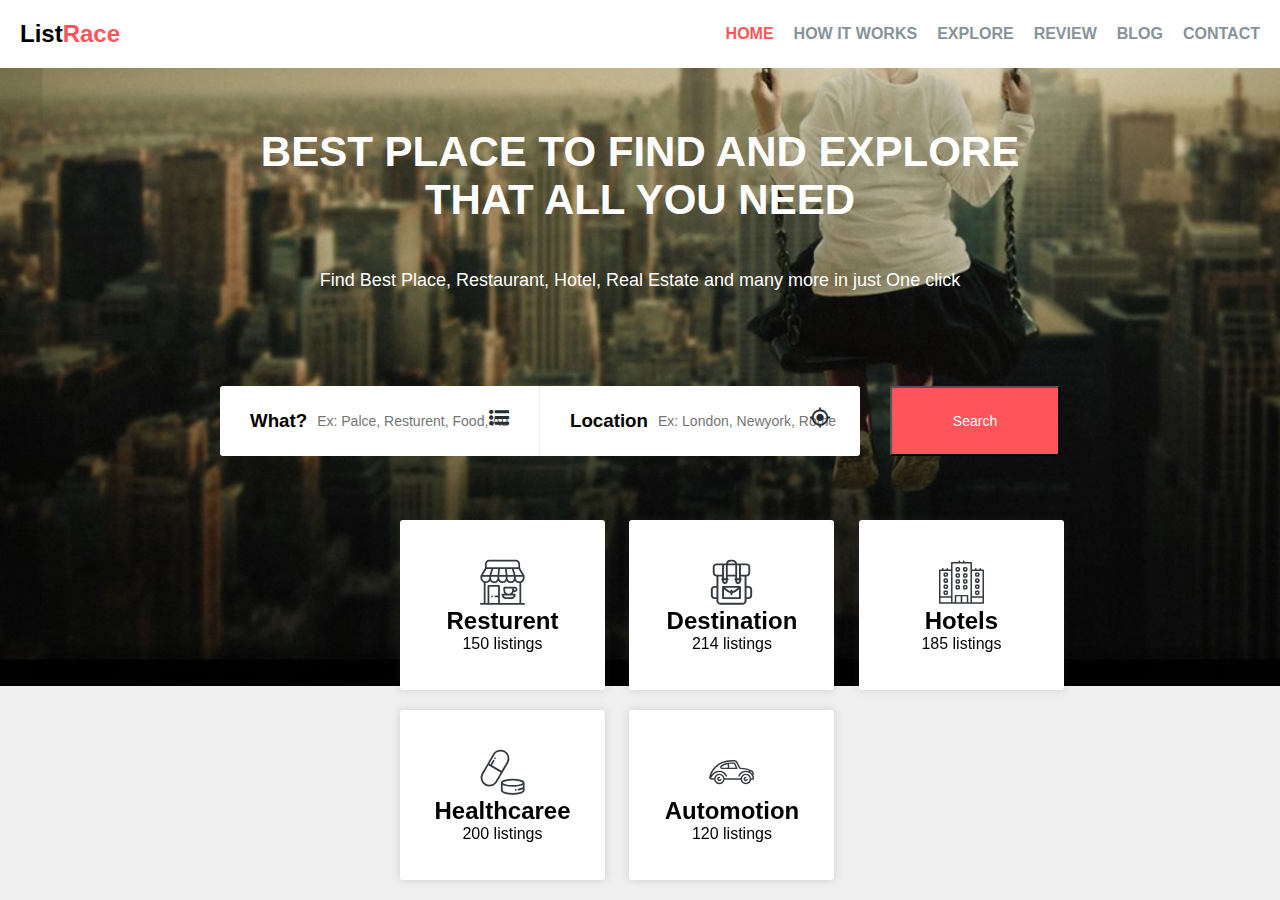
==== Assignment1/index.html @ 90376326 "Assignment 1" ====
<!DOCTYPE html>
<html lang="en">
<head>
    <meta charset="UTF-8">
    <meta name="viewport" content="width=device-width, initial-scale=1.0">
    <title>Explore Places</title>
   
 
   <link rel="stylesheet" href="fonts/flaticon.css">
		








    <link rel="stylesheet" href="styles.css">
</head>
<body>

    
    <header>
        <div class="container">
            <div class="logo">List<span>Race</span></div>
            <nav>
                <ul>
                    <li><a href="#" id="home">HOME</a></li>
                    <li><a href="#">HOW IT WORKS</a></li> 
                    <li><a href="#">EXPLORE</a></li>
                    <li><a href="#">REVIEW</a></li>
                    <li><a href="#">BLOG</a></li>
                    <li><a href="#">CONTACT</a></li>
                </ul>
            </nav>
        </div>
    </header>

  
    <section class="hero">
        <h1>BEST PLACE TO FIND AND EXPLORE <br>
            THAT ALL YOU NEED</h1> <br> <br>
        <p>Find Best Place, Restaurant, Hotel, Real Estate and many more in just One click</p>

        
    </section>



    <div class="welcome-hero-serch-box">
        <div class="welcome-hero-form">


            <div class="single-welcome-hero-form">
                <h3>What?</h3>
                
                    <input type="text" placeholder="Ex: palce, resturent, food, automobile" />
                
                <div class="welcome-hero-form-icon">
                    <i class="flaticon-list-with-dots"></i>
                </div>
            </div>


            <div class="single-welcome-hero-form">
                <h3>Location</h3>
                
                    <input type="text" placeholder="Ex: london, newyork, rome" />
                
                <div class="welcome-hero-form-icon">
                    <i class="flaticon-gps-fixed-indicator"></i>
                </div>
            </div>



        </div>



        <div class="welcome-hero-serch">
            <button class="welcome-hero-btn">
                 search  <i class="search"></i> 
            </button>
        </div>



    </div>


        <section id="list-topics" class="list-topics">
			<div class="container">
				<div class="list-topics-content">
					<ul>
						<li>
							<div class="single-list-topics-content">
								<div class="single-list-topics-icon">
									<i class="flaticon-restaurant"></i>
								</div>
								<h2>Resturent</h2>
								<p>150 listings</p>
							</div>
						</li>
						<li>
							<div class="single-list-topics-content">
								<div class="single-list-topics-icon">
									<i class="flaticon-travel"></i>
								</div>
								<h2>Destination</h2>
								<p>214 listings</p>
							</div>
						</li>
						<li>
							<div class="single-list-topics-content">
								<div class="single-list-topics-icon">
									<i class="flaticon-building"></i>
								</div>
								<h2>Hotels</h2>
								<p>185 listings</p>
							</div>
						</li>
						<li>
							<div class="single-list-topics-content">
								<div class="single-list-topics-icon">
									<i class="flaticon-pills"></i>
								</div>
								<h2>Healthcaree</h2>
								<p>200 listings</p>
							</div>
						</li>
						<li>
							<div class="single-list-topics-content">
								<div class="single-list-topics-icon">
									<i class="flaticon-transport"></i>
								</div>
								<h2>Automotion</h2>
								<p>120 listings</p>
							</div>
						</li>
					</ul>
				</div>
			</div>

		</section>
		




</body>
</html>
---- Assignment1/fonts/flaticon.css ----
@font-face {
  font-family: "Flaticon";
  src: url("Flaticon.eot");
  src: url("Flaticon.eot?#iefix") format("embedded-opentype"),
       url("Flaticon.woff") format("woff"),
       url("Flaticon.ttf") format("truetype"),
       url("Flaticon.svg#Flaticon") format("svg");
  font-weight: normal;
  font-style: normal;
}

@media screen and (-webkit-min-device-pixel-ratio:0) {
  @font-face {
    font-family: "Flaticon";
    src: url("Flaticon.svg#Flaticon") format("svg");
  }
}

[class^="flaticon-"]:before, [class*=" flaticon-"]:before,
[class^="flaticon-"]:after, [class*=" flaticon-"]:after {   
  font-family: Flaticon;
  font-size: 20px;
  font-style: normal;
  margin-left: 0px;
}

.flaticon-placeholder:before { content: "\f100"; }
.flaticon-search:before { content: "\f101"; }
.flaticon-gps-fixed-indicator:before { content: "\f102"; }
.flaticon-list-with-dots:before { content: "\f103"; }
.flaticon-transport:before { content: "\f104"; }
.flaticon-pills:before { content: "\f105"; }
.flaticon-building:before { content: "\f106"; }
.flaticon-travel:before { content: "\f107"; }
.flaticon-restaurant:before { content: "\f108"; }
.flaticon-location-on-road:before { content: "\f109"; }
.flaticon-networking:before { content: "\f10a"; }
.flaticon-lightbulb-idea:before { content: "\f10b"; }
---- Assignment1/styles.css ----
* {
    margin: 0;
    padding: 0;
    box-sizing: border-box;
}

body {
    font-family: Arial, sans-serif;
    background-color: #f0f0f0;
    color: black;
    background-image: url("Image/girl2.jpg");
    background-size: cover;  
    background-position: center;  
    background-repeat: no-repeat;
}

header {
    background-color: white;
    padding: 20px;
}

.container {
    display: flex;
    justify-content: space-between;
    align-items: center;
}

.logo {
    font-size: 24px;
    font-weight: bold;
    color:black;
}

.logo span{
    color: #FF545A;
}

#home{
 color:#FF545A;
}

nav ul {
    list-style: none;
    display: flex;
    gap: 20px;
}

nav ul li a {
    color: #87929A;
    text-decoration: none;
    font-weight: bold;
}

nav ul li a.highlight {
    color: #87929A; /* Custom color for How It Works */
}

/* Hero Section */
.hero {
    text-align: center;
    padding: 60px 20px;
    background-image: url('background-image.jpg');
    background-size: cover;
    background-position: center;
    color: white;
}

.hero h1 {
    font-size: 42px;
    margin-bottom: 10px;
}

.hero p {
    font-size: 18px;
    margin-bottom: 30px;
}






.list-topics-content {
    justify-content: center; 
    position: fixed; 
    bottom: 0; 
    left: 400px;
    right: 0;
}
.list-topics-content ul li { display: inline-block;}

.single-list-topics-content{
    display: flex;
    align-items: center;
    flex-direction: column;
    justify-content: center;
    width: 205px;
    height: 170px;
    background:#fff;
    border-radius: 3px;
    margin-right: 20px;
    margin-bottom: 20px;
    box-shadow: 0 0px 10px rgba(71,71,71,.2);
    -webkit-transition: .3s linear; 
    -moz-transition:.3s linear; 
    -ms-transition:.3s linear; 
    -o-transition:.3s linear;
    transition: .3s linear;
}
.single-list-topics-content h2>a { margin: 13px 0;}
/*.single-list-topics-content:last-child{margin-right: 0;}*/

.single-list-topics-icon [class^="flaticon-"]:before,.single-list-topics-icon [class*=" flaticon-"]:before,.single-list-topics-icon [class^="flaticon-"]:after,.single-list-topics-icon [class*=" flaticon-"]:after {font-size: 45px;color:#343a3f;}



.welcome-hero-serch-box{
    margin-top: 5px;
    display: flex;
    justify-content: center;



}
.welcome-hero-form {
    display: flex;
    background: #fff;
    height: 70px;
    border-radius: 3px;
    width: 50%;
    left: 50px;
}
.single-welcome-hero-form {
    position: relative;
    display: flex;
    flex-direction: row;
    align-items: center;
    width: 50%;
    padding: 0 30px;
}
.single-welcome-hero-form:first-child{border-right: 1px solid #edeff1;}
.single-welcome-hero-form input {
    margin-left: 10px;
    height: 70px;
    width: 300px;
    border: 0;
    background: transparent;
}
.single-welcome-hero-form input[type="text"]{
    font-size: 14px;
    color: #859098;
    text-transform: capitalize;
    font-weight: 500;
}
.welcome-hero-form-icon {
    position: absolute;
    top: 20px;
    right: 30px;
    color: #252d32;
}
.welcome-hero-btn {
    display:  flex;
    justify-content:  center;
    align-items:  center;
    font-size:  14px;
    color:  #fff;
    width:  170px;
    height:  70px;
    background:  #ff545a;
    text-transform:  capitalize;
    margin-left:  30px;
    border-radius: 3px;
    -webkit-transition: 0.3s linear; 
    -moz-transition: 0.3s linear; 
    -ms-transition: 0.3s linear; 
    -o-transition: 0.3s linear; 
    transition: 0.3s linear;
}
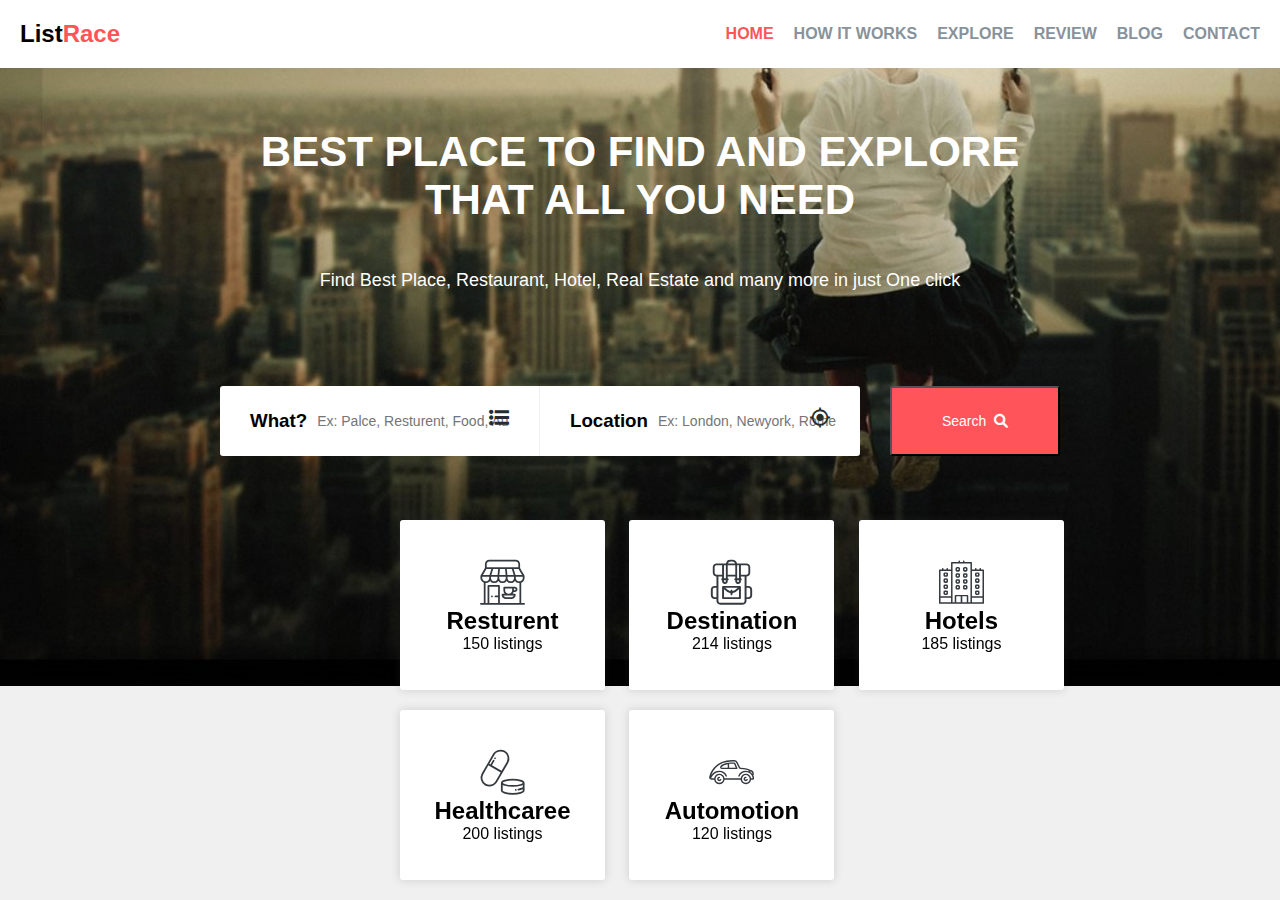
==== commit 5c7e10c3: "update Assignment 1" ====
--- a/Assignment1/index.html
+++ b/Assignment1/index.html
@@ -7,6 +7,7 @@
    
  
    <link rel="stylesheet" href="fonts/flaticon.css">
+   <link rel="stylesheet" href="https://cdnjs.cloudflare.com/ajax/libs/font-awesome/6.0.0-beta3/css/all.min.css">
 		
 
 
@@ -38,7 +39,7 @@
     </header>
 
   
-    <section class="hero">
+    <section class="head">
         <h1>BEST PLACE TO FIND AND EXPLORE <br>
             THAT ALL YOU NEED</h1> <br> <br>
         <p>Find Best Place, Restaurant, Hotel, Real Estate and many more in just One click</p>
@@ -48,27 +49,27 @@
 
 
 
-    <div class="welcome-hero-serch-box">
-        <div class="welcome-hero-form">
+    <div class="serch-box">
+        <div class="hero-form">
 
 
-            <div class="single-welcome-hero-form">
+            <div class="single-hero-form">
                 <h3>What?</h3>
                 
                     <input type="text" placeholder="Ex: palce, resturent, food, automobile" />
                 
-                <div class="welcome-hero-form-icon">
+                <div class="form-icon">
                     <i class="flaticon-list-with-dots"></i>
                 </div>
             </div>
 
 
-            <div class="single-welcome-hero-form">
+            <div class="single-hero-form">
                 <h3>Location</h3>
                 
                     <input type="text" placeholder="Ex: london, newyork, rome" />
                 
-                <div class="welcome-hero-form-icon">
+                <div class="form-icon">
                     <i class="flaticon-gps-fixed-indicator"></i>
                 </div>
             </div>
@@ -80,8 +81,8 @@
 
 
         <div class="welcome-hero-serch">
-            <button class="welcome-hero-btn">
-                 search  <i class="search"></i> 
+            <button class="hero-btn">
+            <span>search</span>&nbsp;&nbsp;<i class="fa fa-search" aria-hidden="true"></i>
             </button>
         </div>
 
--- a/Assignment1/styles.css
+++ b/Assignment1/styles.css
@@ -52,11 +52,11 @@
 }
 
 nav ul li a.highlight {
-    color: #87929A; /* Custom color for How It Works */
+    color: #87929A; 
 }
 
-/* Hero Section */
-.hero {
+
+.head {
     text-align: center;
     padding: 60px 20px;
     background-image: url('background-image.jpg');
@@ -65,12 +65,12 @@
     color: white;
 }
 
-.hero h1 {
+.head h1 {
     font-size: 42px;
     margin-bottom: 10px;
 }
 
-.hero p {
+.head p {
     font-size: 18px;
     margin-bottom: 30px;
 }
@@ -108,13 +108,13 @@
     transition: .3s linear;
 }
 .single-list-topics-content h2>a { margin: 13px 0;}
-/*.single-list-topics-content:last-child{margin-right: 0;}*/
+
 
 .single-list-topics-icon [class^="flaticon-"]:before,.single-list-topics-icon [class*=" flaticon-"]:before,.single-list-topics-icon [class^="flaticon-"]:after,.single-list-topics-icon [class*=" flaticon-"]:after {font-size: 45px;color:#343a3f;}
 
 
 
-.welcome-hero-serch-box{
+.serch-box{
     margin-top: 5px;
     display: flex;
     justify-content: center;
@@ -122,7 +122,7 @@
 
 
 }
-.welcome-hero-form {
+.hero-form {
     display: flex;
     background: #fff;
     height: 70px;
@@ -130,7 +130,7 @@
     width: 50%;
     left: 50px;
 }
-.single-welcome-hero-form {
+.single-hero-form {
     position: relative;
     display: flex;
     flex-direction: row;
@@ -138,27 +138,27 @@
     width: 50%;
     padding: 0 30px;
 }
-.single-welcome-hero-form:first-child{border-right: 1px solid #edeff1;}
-.single-welcome-hero-form input {
+.single-hero-form:first-child{border-right: 1px solid #edeff1;}
+.single-hero-form input {
     margin-left: 10px;
     height: 70px;
     width: 300px;
     border: 0;
     background: transparent;
 }
-.single-welcome-hero-form input[type="text"]{
+.single-hero-form input[type="text"]{
     font-size: 14px;
     color: #859098;
     text-transform: capitalize;
     font-weight: 500;
 }
-.welcome-hero-form-icon {
+.form-icon {
     position: absolute;
     top: 20px;
     right: 30px;
     color: #252d32;
 }
-.welcome-hero-btn {
+.hero-btn {
     display:  flex;
     justify-content:  center;
     align-items:  center;
